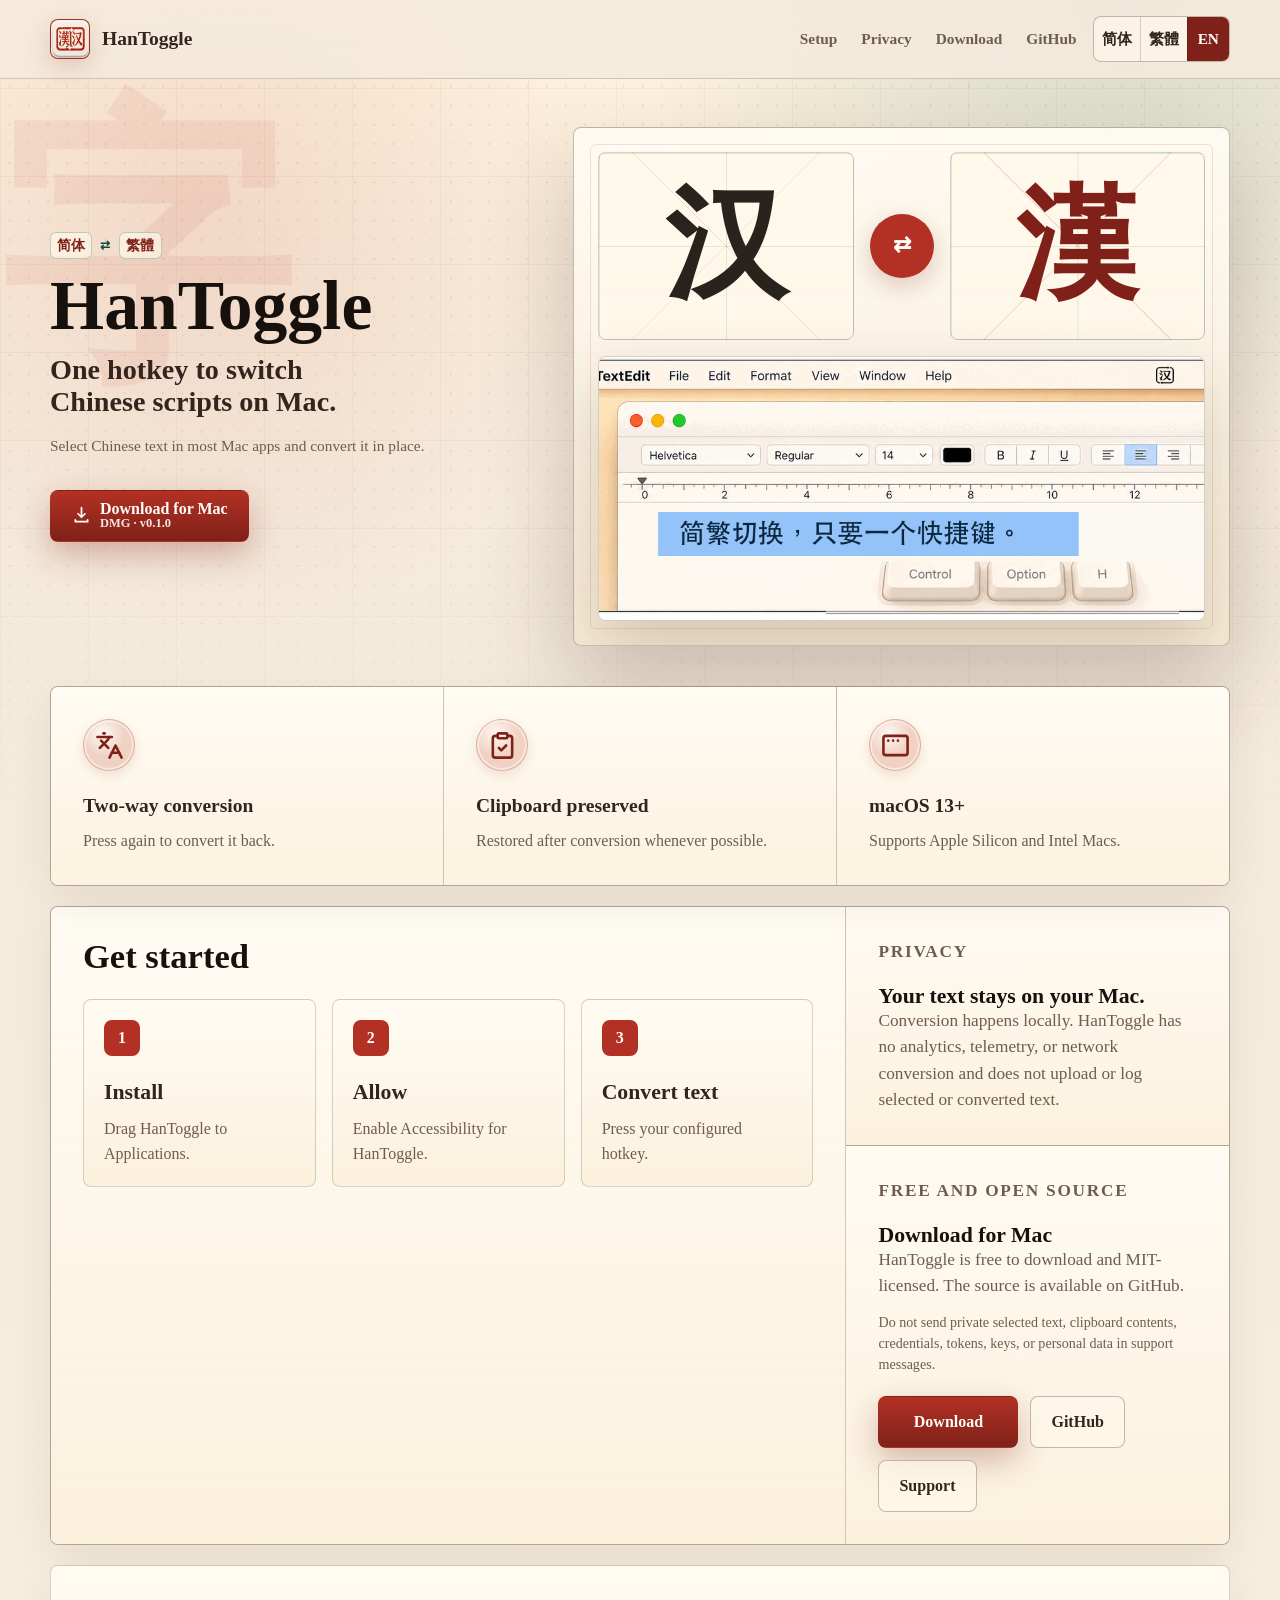
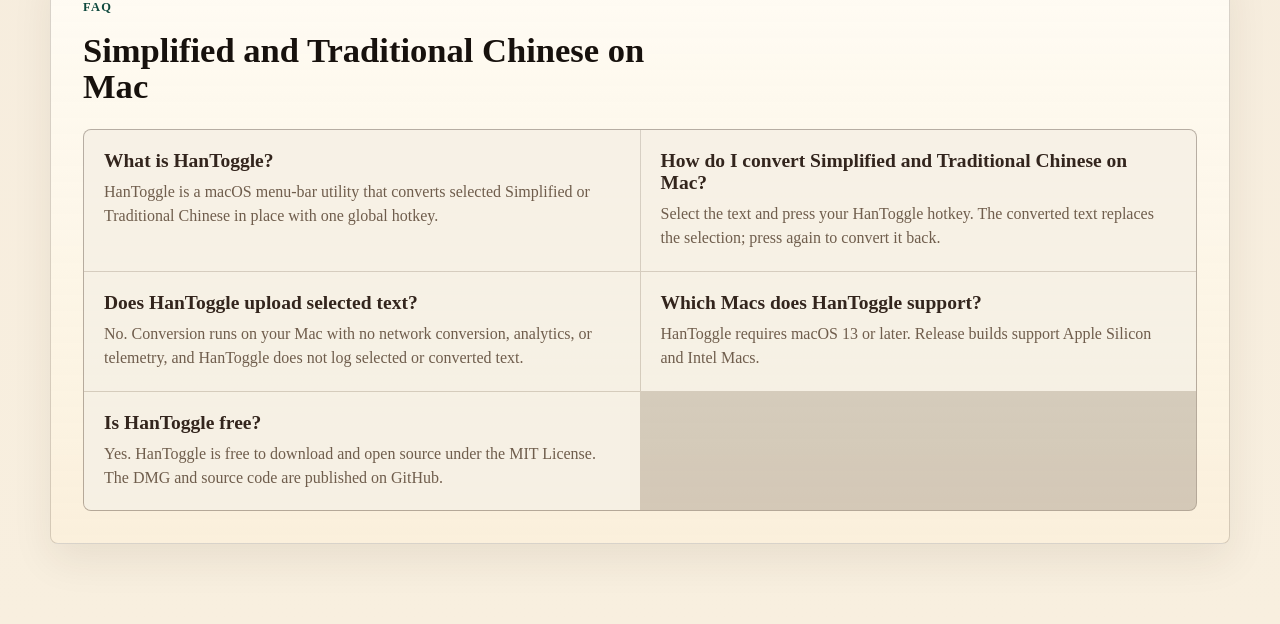
==== docs/en/index.html @ a9e855a2 "Improve multilingual discovery" ====
<!doctype html>
<html lang="en">
  <head>
    <meta charset="utf-8">
    <meta name="viewport" content="width=device-width, initial-scale=1">
    <title>HanToggle – Simplified ↔ Traditional Chinese for Mac</title>
    <meta
      name="description"
      content="HanToggle is a free, open-source Mac menu-bar app that toggles selected Chinese text between Simplified and Traditional with one hotkey. Conversion stays local."
    >
    <meta name="theme-color" content="#f4eadc">
    <link rel="canonical" href="https://minorole.github.io/HanToggle/en/">
    <link rel="alternate" hreflang="zh-Hans" href="https://minorole.github.io/HanToggle/">
    <link rel="alternate" hreflang="zh-Hant" href="https://minorole.github.io/HanToggle/zh-hant/">
    <link rel="alternate" hreflang="en" href="https://minorole.github.io/HanToggle/en/">
    <link rel="alternate" hreflang="x-default" href="https://minorole.github.io/HanToggle/">
    <meta property="og:title" content="HanToggle – Simplified ↔ Traditional Chinese for Mac">
    <meta
      property="og:description"
      content="Select Chinese text in most Mac apps and convert it in place with one global hotkey. Free, open source, and local."
    >
    <meta property="og:type" content="website">
    <meta property="og:url" content="https://minorole.github.io/HanToggle/en/">
    <meta property="og:site_name" content="HanToggle">
    <meta property="og:image" content="https://minorole.github.io/HanToggle/assets/hantoggle-social.png">
    <meta property="og:image:type" content="image/png">
    <meta property="og:image:width" content="1200">
    <meta property="og:image:height" content="630">
    <meta property="og:image:alt" content="HanToggle converts Simplified and Traditional Chinese on Mac with one hotkey">
    <meta name="twitter:card" content="summary_large_image">
    <meta name="twitter:title" content="HanToggle – Simplified ↔ Traditional Chinese for Mac">
    <meta
      name="twitter:description"
      content="Select Chinese text in most Mac apps and convert it in place with one global hotkey."
    >
    <meta name="twitter:image" content="https://minorole.github.io/HanToggle/assets/hantoggle-social.png">
    <meta name="twitter:image:alt" content="HanToggle converts Simplified and Traditional Chinese on Mac with one hotkey">
    <link rel="icon" href="../assets/hantoggle-app-icon.png">
    <link rel="apple-touch-icon" href="../assets/hantoggle-app-icon.png">
    <link rel="stylesheet" href="../assets/site.css?v=20260717-discovery-1">
    <script type="application/ld+json">
      {
        "@context": "https://schema.org",
        "@type": "SoftwareApplication",
        "@id": "https://minorole.github.io/HanToggle/#softwareapplication",
        "name": "HanToggle",
        "description": "A free, open-source macOS menu-bar utility that toggles selected Chinese text between Simplified and Traditional with a global hotkey.",
        "url": "https://minorole.github.io/HanToggle/en/",
        "sameAs": "https://github.com/minorole/HanToggle",
        "applicationCategory": "UtilitiesApplication",
        "operatingSystem": "macOS 13 or later",
        "softwareVersion": "0.1.0",
        "downloadUrl": "https://github.com/minorole/HanToggle/releases/download/v0.1.0/HanToggle-0.1.0.dmg",
        "license": "https://github.com/minorole/HanToggle/blob/main/LICENSE",
        "image": "https://minorole.github.io/HanToggle/assets/hantoggle-social.png",
        "isAccessibleForFree": true,
        "featureList": [
          "Convert selected Chinese text with a configurable global hotkey",
          "Toggle between Simplified and Traditional Chinese",
          "Local conversion without analytics or telemetry",
          "Restore the previous clipboard contents after conversion whenever possible"
        ],
        "offers": {
          "@type": "Offer",
          "price": "0",
          "priceCurrency": "USD",
          "url": "https://github.com/minorole/HanToggle/releases/tag/v0.1.0"
        }
      }
    </script>
  </head>
  <body>
    <a class="skip-link" href="#main">Skip to content</a>

    <header class="site-header" aria-label="Primary navigation">
      <a class="brand" href="./#top" aria-label="HanToggle home">
        <img src="../assets/hantoggle-app-icon.png" alt="" width="40" height="40">
        <span>HanToggle</span>
      </a>
      <nav class="nav-links" aria-label="Site links">
        <a href="#setup">Setup</a>
        <a href="#privacy">Privacy</a>
        <a href="https://github.com/minorole/HanToggle/releases/download/v0.1.0/HanToggle-0.1.0.dmg">Download</a>
        <a href="https://github.com/minorole/HanToggle">GitHub</a>
        <span class="language-links" role="group" aria-label="Language">
          <a href="../" hreflang="zh-Hans" lang="zh-Hans">简体</a>
          <a href="../zh-hant/" hreflang="zh-Hant" lang="zh-Hant">繁體</a>
          <span class="language-current" aria-current="page">EN</span>
        </span>
      </nav>
    </header>

    <main id="main">
      <section class="hero" id="top" aria-labelledby="hero-title">
        <div class="hero-copy">
          <p class="eyebrow">
            <span lang="zh-Hans">简体</span>
            <span aria-hidden="true">⇄</span>
            <span lang="zh-Hant">繁體</span>
          </p>
          <h1 id="hero-title">HanToggle</h1>
          <p class="lede">One hotkey to switch Chinese scripts on Mac.</p>
          <p class="hero-text">Select Chinese text in most Mac apps and convert it in place.</p>
          <div class="actions" role="group" aria-label="Primary actions">
            <a
              class="button button-primary"
              href="https://github.com/minorole/HanToggle/releases/download/v0.1.0/HanToggle-0.1.0.dmg"
              aria-label="Download HanToggle 0.1.0 DMG for Mac"
            >
              <span class="button-icon" aria-hidden="true">
                <svg viewBox="0 0 24 24" focusable="false">
                  <path d="M12 3v11m0 0 4-4m-4 4-4-4M5 17v2h14v-2"></path>
                </svg>
              </span>
              <span class="button-copy">
                <span class="button-label">Download for Mac</span>
                <span class="button-note">DMG · v0.1.0</span>
              </span>
            </a>
          </div>
        </div>

        <div class="workflow-stage" role="group" aria-label="HanToggle workflow preview">
          <div class="specimen-band" aria-hidden="true">
            <div class="glyph-card">
              <span lang="zh-Hans">汉</span>
            </div>
            <div class="specimen-switch">⇄</div>
            <div class="glyph-card traditional">
              <span lang="zh-Hant">漢</span>
            </div>
          </div>

          <figure class="workflow-demo">
            <img
              src="../assets/hantoggle-workflow.gif"
              alt="HanToggle preview showing selected Chinese text toggled with Control Option H."
              width="960"
              height="418"
            >
          </figure>
        </div>
      </section>

      <section class="details-section" aria-label="HanToggle essentials">
        <div class="proof-strip" role="group" aria-label="Key benefits">
          <article>
            <span class="proof-icon" aria-hidden="true">
              <svg viewBox="0 0 24 24" focusable="false">
                <path d="m5 8 6 6"></path>
                <path d="m4 14 6-6 2-3"></path>
                <path d="M2 5h12"></path>
                <path d="M7 2h1"></path>
                <path d="m22 22-5-10-5 10"></path>
                <path d="M14 18h6"></path>
              </svg>
            </span>
            <h2>Two-way conversion</h2>
            <p>Press again to convert it back.</p>
          </article>
          <article>
            <span class="proof-icon" aria-hidden="true">
              <svg viewBox="0 0 24 24" focusable="false">
                <rect width="8" height="4" x="8" y="2" rx="1" ry="1"></rect>
                <path d="M16 4h2a2 2 0 0 1 2 2v14a2 2 0 0 1-2 2H6a2 2 0 0 1-2-2V6a2 2 0 0 1 2-2h2"></path>
                <path d="m9 14 2 2 4-4"></path>
              </svg>
            </span>
            <h2>Clipboard preserved</h2>
            <p>Restored after conversion whenever possible.</p>
          </article>
          <article>
            <span class="proof-icon" aria-hidden="true">
              <svg viewBox="0 0 24 24" focusable="false">
                <rect width="20" height="16" x="2" y="4" rx="2"></rect>
                <path d="M6 8h.01"></path>
                <path d="M10 8h.01"></path>
                <path d="M14 8h.01"></path>
              </svg>
            </span>
            <h2>macOS 13+</h2>
            <p>Supports Apple Silicon and Intel Macs.</p>
          </article>
        </div>

        <div class="details-grid">
          <section class="setup-section" id="setup" aria-labelledby="setup-title">
            <div class="section-heading">
              <h2 id="setup-title">Get started</h2>
            </div>
            <div class="setup-steps">
              <article>
                <span class="step-number">1</span>
                <h3>Install</h3>
                <p>Drag HanToggle to Applications.</p>
              </article>
              <article>
                <span class="step-number">2</span>
                <h3>Allow</h3>
                <p>Enable Accessibility for HanToggle.</p>
              </article>
              <article>
                <span class="step-number">3</span>
                <h3>Convert text</h3>
                <p>Press your configured hotkey.</p>
              </article>
            </div>
          </section>

          <div class="details-stack">
            <section class="privacy-section" id="privacy" aria-labelledby="privacy-title">
              <div>
                <p class="eyebrow">Privacy</p>
                <h2 id="privacy-title">Your text stays on your Mac.</h2>
              </div>
              <p>Conversion happens locally. HanToggle has no analytics, telemetry, or network conversion and does not upload or log selected or converted text.</p>
            </section>

            <section class="download-section" aria-labelledby="download-title">
              <div>
                <p class="eyebrow">Free and open source</p>
                <h2 id="download-title">Download for Mac</h2>
                <p>HanToggle is free to download and MIT-licensed. The source is available on GitHub.</p>
                <p class="support-note">Do not send private selected text, clipboard contents, credentials, tokens, keys, or personal data in support messages.</p>
              </div>
              <div class="download-actions">
                <a
                  class="button button-primary"
                  href="https://github.com/minorole/HanToggle/releases/download/v0.1.0/HanToggle-0.1.0.dmg"
                >Download</a>
                <a class="button button-secondary" href="https://github.com/minorole/HanToggle">GitHub</a>
                <a class="button button-secondary" href="mailto:hi@minor-role.com">Support</a>
              </div>
            </section>
          </div>
        </div>

        <section class="faq-section" id="faq" aria-labelledby="faq-title">
          <div class="section-heading">
            <p class="eyebrow">FAQ</p>
            <h2 id="faq-title">Simplified and Traditional Chinese on Mac</h2>
          </div>
          <div class="faq-list">
            <article>
              <h3>What is HanToggle?</h3>
              <p>HanToggle is a macOS menu-bar utility that converts selected Simplified or Traditional Chinese in place with one global hotkey.</p>
            </article>
            <article>
              <h3>How do I convert Simplified and Traditional Chinese on Mac?</h3>
              <p>Select the text and press your HanToggle hotkey. The converted text replaces the selection; press again to convert it back.</p>
            </article>
            <article>
              <h3>Does HanToggle upload selected text?</h3>
              <p>No. Conversion runs on your Mac with no network conversion, analytics, or telemetry, and HanToggle does not log selected or converted text.</p>
            </article>
            <article>
              <h3>Which Macs does HanToggle support?</h3>
              <p>HanToggle requires macOS 13 or later. Release builds support Apple Silicon and Intel Macs.</p>
            </article>
            <article>
              <h3>Is HanToggle free?</h3>
              <p>Yes. HanToggle is free to download and open source under the MIT License. The DMG and source code are published on GitHub.</p>
            </article>
          </div>
        </section>
      </section>
    </main>
  </body>
</html>
---- docs/assets/site.css ----
:root {
  color-scheme: light;

  --page: #f4eadc;
  --paper: #fff8ea;
  --paper-soft: #f9efd8;
  --ink: #17110d;
  --ink-soft: #33251d;
  --muted: #6f5d4c;
  --line: rgba(39, 26, 16, 0.18);
  --line-strong: rgba(39, 26, 16, 0.28);
  --jade-deep: #0f493e;
  --cinnabar: #b33124;
  --cinnabar-deep: #7f2119;
  --cinnabar-soft: #f0d2c5;
  --white-ink: #fffdf7;
  --shadow: 0 1.75rem 4rem rgba(55, 35, 19, 0.18);
  --shadow-strong: 0 2.5rem 5.75rem rgba(55, 35, 19, 0.24);

  --font-site: "Songti SC", "STSong", "Noto Serif CJK SC", serif;

  --text-2xs: 0.72rem;
  --text-xs: 0.78rem;
  --text-sm: 0.88rem;
  --text-md: 0.96rem;
  --text-base: 1rem;
  --text-lg: 1.08rem;
  --text-xl: 1.22rem;
  --text-2xl: 1.36rem;
  --text-section: clamp(1.95rem, 3.3vw, 3.1rem);
  --text-lede: clamp(1.34rem, 2.45vw, 2.05rem);
  --text-display: clamp(4rem, 8.4vw, 6.85rem);
  --text-specimen: clamp(7rem, 13vw, 12.2rem);

  --leading-solid: 0.9;
  --leading-tight: 1.04;
  --leading-snug: 1.14;
  --leading-copy: 1.52;

  --space-0: 0;
  --space-1: 0.25rem;
  --space-2: 0.5rem;
  --space-3: 0.75rem;
  --space-4: 1rem;
  --space-5: 1.25rem;
  --space-6: 1.5rem;
  --space-7: 2rem;
  --space-8: 2.5rem;
  --space-9: 3rem;
  --space-10: 3.5rem;
  --space-11: 4rem;
  --space-12: 5rem;

  --max: 1180px;
  --gutter: var(--space-6);
  --section-y: var(--space-12);
  --card-padding: var(--space-7);
  --panel-padding: var(--space-7);
  --control-height: 3.25rem;
  --radius: 0.5rem;
}

html:lang(zh-Hant) {
  --font-site: "Songti TC", "Noto Serif CJK TC", serif;
}

* {
  box-sizing: border-box;
}

html {
  scroll-behavior: smooth;
}

body {
  min-width: 0;
  margin: var(--space-0);
  background:
    radial-gradient(circle at 16% 10%, rgba(179, 49, 36, 0.13), transparent 26rem),
    radial-gradient(circle at 88% 0%, rgba(23, 104, 88, 0.16), transparent 30rem),
    linear-gradient(180deg, #fff3df 0%, var(--page) 38rem, #f8efdf 100%);
  color: var(--ink);
  font-family: var(--font-site);
  line-height: var(--leading-copy);
  letter-spacing: 0;
}

body::before {
  position: fixed;
  inset: var(--space-0);
  z-index: -2;
  pointer-events: none;
  content: "";
  background-image:
    linear-gradient(rgba(91, 55, 26, 0.055) 1px, transparent 1px),
    linear-gradient(90deg, rgba(91, 55, 26, 0.05) 1px, transparent 1px),
    radial-gradient(circle, rgba(69, 42, 22, 0.1) 0 0.8px, transparent 1px);
  background-position: 0 0, 0 0, 0 0;
  background-size: 5.5rem 5.5rem, 5.5rem 5.5rem, 1.2rem 1.2rem;
  mask-image: linear-gradient(180deg, black, rgba(0, 0, 0, 0.72) 36rem, transparent 100%);
}

body::after {
  position: fixed;
  inset: var(--space-0);
  z-index: -1;
  pointer-events: none;
  content: "";
  background:
    repeating-linear-gradient(
      115deg,
      rgba(255, 255, 255, 0.12) 0,
      rgba(255, 255, 255, 0.12) 1px,
      transparent 1px,
      transparent 9px
    );
  opacity: 0.58;
}

img,
svg {
  display: block;
}

a {
  color: inherit;
  text-decoration: none;
}

a:hover {
  color: var(--cinnabar);
}

a:focus-visible {
  outline: 0.1875rem solid var(--cinnabar);
  outline-offset: 0.125rem;
}

h1,
h2,
h3,
p {
  margin-top: var(--space-0);
}

.skip-link {
  position: absolute;
  top: var(--space-3);
  left: var(--space-3);
  z-index: 20;
  transform: translateY(-160%);
  padding: var(--space-2) var(--space-3);
  border-radius: var(--radius);
  background: var(--ink);
  color: var(--white-ink);
  font-weight: 700;
}

.skip-link:focus {
  transform: translateY(0);
}

.hero,
.details-section {
  width: min(var(--max), calc(100% - (var(--gutter) * 2)));
  margin: var(--space-0) auto;
}

.site-header {
  position: sticky;
  top: var(--space-0);
  z-index: 10;
  display: flex;
  align-items: center;
  justify-content: space-between;
  width: 100%;
  margin: var(--space-0);
  padding-block: var(--space-4);
  padding-inline: max(var(--gutter), calc((100% - var(--max)) / 2));
  background: rgba(244, 234, 220, 0.86);
  border-bottom: 1px solid var(--line);
  backdrop-filter: blur(18px);
}

.brand,
.nav-links,
.actions,
.download-actions {
  display: flex;
  align-items: center;
}

.brand {
  gap: var(--space-3);
  min-height: 2.75rem;
  color: var(--ink-soft);
  font-size: var(--text-xl);
  font-weight: 800;
}

.brand img {
  width: var(--space-8);
  height: var(--space-8);
  border: 1px solid rgba(127, 33, 25, 0.25);
  border-radius: var(--radius);
  background: var(--cinnabar);
  box-shadow: 0 var(--space-2) var(--space-6) rgba(127, 33, 25, 0.18);
}

.nav-links {
  flex-wrap: wrap;
  gap: var(--space-2);
  color: var(--muted);
  font-size: var(--text-md);
  font-weight: 700;
  white-space: nowrap;
}

.nav-links a {
  display: inline-flex;
  align-items: center;
  min-height: 2.75rem;
  padding: var(--space-0) var(--space-2);
  border-radius: var(--radius);
}

.nav-links a:hover {
  background: rgba(255, 248, 234, 0.72);
}

.language-links {
  display: inline-flex;
  align-items: stretch;
  min-height: 2.75rem;
  overflow: hidden;
  border: 1px solid var(--line-strong);
  border-radius: var(--radius);
  background: rgba(255, 248, 234, 0.72);
  color: var(--ink-soft);
  font-weight: 800;
}

.nav-links .language-links a,
.language-current {
  display: grid;
  place-items: center;
  min-width: 2.65rem;
  min-height: 2.75rem;
  padding: var(--space-0) var(--space-2);
  border-radius: var(--space-0);
}

.language-links > * + * {
  border-left: 1px solid var(--line);
}

.nav-links .language-links a:hover {
  background: rgba(255, 252, 245, 0.9);
}

.language-current {
  background: var(--cinnabar-deep);
  color: var(--white-ink);
}

.hero {
  position: relative;
  display: grid;
  grid-template-columns: minmax(0, 0.84fr) minmax(0, 1.16fr);
  gap: var(--space-9);
  align-items: center;
  padding: var(--space-9) var(--space-0) var(--space-8);
}

.hero::before {
  position: absolute;
  left: -0.18em;
  top: var(--space-6);
  z-index: -1;
  content: "字";
  color: rgba(179, 49, 36, 0.07);
  font-family: var(--font-site);
  font-size: clamp(11rem, 23vw, 19rem);
  font-weight: 800;
  line-height: 1;
}

.hero-copy {
  max-width: 560px;
}

.eyebrow {
  display: flex;
  flex-wrap: wrap;
  align-items: center;
  gap: var(--space-2);
  margin: var(--space-0) var(--space-0) var(--space-4);
  color: var(--jade-deep);
  font-size: var(--text-xs);
  font-weight: 750;
  letter-spacing: 0.1em;
  text-transform: uppercase;
}

.eyebrow [lang] {
  padding: 0.14rem 0.38rem;
  border: 1px solid rgba(23, 104, 88, 0.28);
  border-radius: calc(var(--radius) - 0.125rem);
  background: rgba(255, 248, 234, 0.68);
  color: var(--cinnabar-deep);
  font-family: var(--font-site);
  font-size: var(--text-sm);
  letter-spacing: 0;
}

h1 {
  max-width: 10ch;
  margin-bottom: var(--space-4);
  font-family: var(--font-site);
  font-size: var(--text-display);
  font-weight: 800;
  line-height: var(--leading-solid);
  letter-spacing: 0;
}

.lede {
  max-width: 520px;
  margin-bottom: var(--space-4);
  color: var(--ink-soft);
  font-size: var(--text-lede);
  font-weight: 700;
  line-height: var(--leading-snug);
  text-wrap: balance;
}

.hero-text {
  max-width: 490px;
  margin-bottom: var(--space-7);
  color: var(--muted);
  font-size: var(--text-md);
}

.actions {
  flex-wrap: wrap;
  gap: var(--space-3);
}

.button {
  display: inline-flex;
  align-items: center;
  justify-content: center;
  gap: var(--space-2);
  max-width: 100%;
  min-width: 0;
  min-height: var(--control-height);
  padding: var(--space-0) var(--space-5);
  border: 1px solid transparent;
  border-radius: var(--radius);
  font-weight: 750;
  line-height: var(--leading-snug);
  text-align: center;
  transition: transform 160ms ease, box-shadow 160ms ease, border-color 160ms ease, background 160ms ease;
}

.button-label {
  min-width: 0;
}

.button-copy {
  display: grid;
  min-width: 0;
  line-height: var(--leading-tight);
  text-align: left;
}

.button-note {
  color: rgba(255, 253, 247, 0.9);
  font-size: var(--text-xs);
  font-weight: 700;
}

.button:hover {
  transform: translateY(-1px);
}

.button-primary {
  background: linear-gradient(180deg, var(--cinnabar), var(--cinnabar-deep));
  color: var(--white-ink);
  box-shadow: 0 var(--space-3) var(--space-7) rgba(127, 33, 25, 0.3);
}

.button-primary:hover {
  color: var(--white-ink);
  box-shadow: 0 var(--space-4) var(--space-8) rgba(127, 33, 25, 0.36);
}

.button-secondary {
  border-color: var(--line-strong);
  background: rgba(255, 248, 234, 0.68);
  color: var(--ink-soft);
}

.button-secondary:hover {
  background: rgba(255, 252, 245, 0.88);
  color: var(--cinnabar-deep);
}

.button-icon svg {
  width: calc(var(--space-5) + 1px);
  height: calc(var(--space-5) + 1px);
  stroke: currentColor;
  stroke-width: 2;
  fill: none;
  stroke-linecap: round;
  stroke-linejoin: round;
}

.workflow-stage {
  position: relative;
  display: grid;
  gap: var(--space-4);
  align-content: start;
  padding: var(--panel-padding);
  border: 1px solid var(--line-strong);
  border-radius: var(--radius);
  background:
    linear-gradient(180deg, rgba(255, 252, 244, 0.92), rgba(247, 234, 211, 0.82)),
    linear-gradient(rgba(127, 33, 25, 0.08) 1px, transparent 1px),
    linear-gradient(90deg, rgba(23, 104, 88, 0.08) 1px, transparent 1px);
  background-size: auto, 4.75rem 4.75rem, 4.75rem 4.75rem;
  box-shadow: var(--shadow-strong);
  overflow: hidden;
}

.workflow-stage::before {
  position: absolute;
  inset: var(--space-4);
  pointer-events: none;
  content: "";
  border: 1px solid rgba(179, 49, 36, 0.15);
  border-radius: calc(var(--radius) - 0.125rem);
}

.specimen-band {
  position: relative;
  z-index: 1;
  display: grid;
  grid-template-columns: minmax(0, 1fr) auto minmax(0, 1fr);
  gap: var(--space-4);
  align-items: stretch;
}

.glyph-card {
  position: relative;
  display: grid;
  min-height: 13.75rem;
  padding: var(--space-4);
  border: 1px solid rgba(39, 26, 16, 0.18);
  border-radius: var(--radius);
  background:
    linear-gradient(45deg, transparent calc(50% - 0.5px), rgba(179, 49, 36, 0.14) calc(50% - 0.5px), rgba(179, 49, 36, 0.14) calc(50% + 0.5px), transparent calc(50% + 0.5px)),
    linear-gradient(-45deg, transparent calc(50% - 0.5px), rgba(179, 49, 36, 0.1) calc(50% - 0.5px), rgba(179, 49, 36, 0.1) calc(50% + 0.5px), transparent calc(50% + 0.5px)),
    linear-gradient(rgba(23, 104, 88, 0.13) 1px, transparent 1px),
    linear-gradient(90deg, rgba(23, 104, 88, 0.13) 1px, transparent 1px),
    rgba(255, 248, 234, 0.7);
  background-size: auto, auto, 50% 50%, 50% 50%, auto;
  overflow: hidden;
}

.glyph-card span {
  place-self: center;
  color: rgba(23, 17, 13, 0.92);
  font-family: var(--font-site);
  font-size: var(--text-specimen);
  font-weight: 800;
  line-height: 0.82;
}

.glyph-card.traditional span {
  color: var(--cinnabar-deep);
}

.specimen-switch {
  align-self: center;
  display: grid;
  place-items: center;
  width: var(--space-11);
  height: var(--space-11);
  border: 1px solid rgba(179, 49, 36, 0.28);
  border-radius: 50%;
  background: var(--cinnabar);
  color: var(--white-ink);
  font-size: var(--text-2xl);
  font-weight: 800;
  box-shadow: 0 var(--space-2) var(--space-6) rgba(127, 33, 25, 0.22);
}

.workflow-demo {
  position: relative;
  z-index: 2;
  margin: var(--space-0);
  overflow: hidden;
  border: 1px solid rgba(39, 26, 16, 0.2);
  border-radius: var(--radius);
  background: rgba(255, 252, 245, 0.94);
  box-shadow: var(--shadow);
}

.workflow-demo picture,
.workflow-demo img {
  display: block;
  width: 100%;
}

.workflow-demo img {
  height: auto;
}

.details-section {
  display: grid;
  gap: var(--space-5);
  padding-bottom: var(--section-y);
}

.proof-strip {
  display: grid;
  grid-template-columns: repeat(3, minmax(0, 1fr));
  gap: 1px;
  overflow: hidden;
  border: 1px solid var(--line);
  border-radius: var(--radius);
  background: var(--line);
  box-shadow: 0 var(--space-4) var(--space-8) rgba(55, 35, 19, 0.08);
}

.details-grid {
  display: grid;
  grid-template-columns: minmax(0, 1.35fr) minmax(280px, 0.65fr);
  gap: 1px;
  overflow: hidden;
  border: 1px solid var(--line);
  border-radius: var(--radius);
  background: var(--line);
  box-shadow: 0 var(--space-4) var(--space-8) rgba(55, 35, 19, 0.08);
}

.proof-strip article {
  padding: var(--card-padding);
  background:
    linear-gradient(180deg, rgba(255, 253, 247, 0.76), rgba(250, 239, 217, 0.68)),
    var(--paper);
}

.proof-icon {
  display: grid;
  place-items: center;
  width: var(--control-height);
  height: var(--control-height);
  margin-bottom: var(--space-5);
  border: 1px solid rgba(179, 49, 36, 0.24);
  border-radius: 50%;
  background:
    radial-gradient(circle at 38% 28%, rgba(255, 253, 247, 0.92), transparent 1.35rem),
    var(--cinnabar-soft);
  color: var(--cinnabar-deep);
  box-shadow:
    inset 0 0 0 0.125rem rgba(255, 253, 247, 0.48),
    0 var(--space-1) var(--space-3) rgba(127, 33, 25, 0.12);
}

.proof-icon svg {
  width: 58%;
  height: 58%;
  fill: none;
  stroke: currentColor;
  stroke-width: 2.15;
  stroke-linecap: round;
  stroke-linejoin: round;
}

.proof-strip h2 {
  margin-bottom: var(--space-2);
  color: var(--ink-soft);
  font-size: var(--text-xl);
}

.proof-strip p {
  margin-bottom: var(--space-0);
  color: var(--muted);
}

.setup-section {
  padding: var(--panel-padding);
  background:
    linear-gradient(180deg, rgba(255, 253, 247, 0.72), rgba(248, 235, 211, 0.58)),
    var(--paper);
}

.section-heading {
  max-width: 620px;
  margin: var(--space-0) var(--space-0) var(--space-6);
  text-align: left;
}

.section-heading h2,
.privacy-section h2,
.download-section h2 {
  margin-bottom: var(--space-0);
  color: var(--ink);
  font-family: var(--font-site);
  font-size: var(--text-section);
  line-height: var(--leading-tight);
  letter-spacing: 0;
}

.setup-section .section-heading h2 {
  font-size: clamp(1.65rem, 2.7vw, 2.35rem);
}

.details-stack h2 {
  font-size: var(--text-2xl);
}

.setup-steps {
  display: grid;
  grid-template-columns: repeat(3, minmax(0, 1fr));
  gap: var(--space-4);
}

.setup-steps article {
  min-height: 178px;
  padding: var(--space-5);
  border: 1px solid var(--line);
  border-radius: var(--radius);
  background:
    linear-gradient(180deg, rgba(255, 253, 247, 0.7), rgba(248, 235, 211, 0.58)),
    var(--paper);
}

.step-number {
  display: grid;
  place-items: center;
  width: 2.25rem;
  height: 2.25rem;
  margin-bottom: var(--space-5);
  border-radius: var(--radius);
  background: var(--cinnabar);
  color: var(--white-ink);
  font-family: var(--font-site);
  font-weight: 800;
}

.setup-steps h3 {
  margin-bottom: var(--space-2);
  color: var(--ink-soft);
  font-size: var(--text-2xl);
}

.setup-steps p {
  margin-bottom: var(--space-0);
  color: var(--muted);
}

.privacy-section,
.download-section {
  display: block;
  padding: var(--panel-padding);
  background:
    linear-gradient(180deg, rgba(255, 253, 247, 0.7), rgba(248, 235, 211, 0.56)),
    var(--paper);
}

.details-stack {
  display: grid;
  gap: 1px;
  background: var(--line);
}

.privacy-section p,
.download-section p {
  margin-bottom: var(--space-5);
  color: var(--muted);
  font-size: var(--text-lg);
}

.privacy-section > p {
  margin-bottom: var(--space-0);
}

.download-actions {
  justify-content: flex-start;
  flex-wrap: wrap;
  gap: var(--space-3);
}

.download-actions .button-primary {
  min-width: 8.75rem;
}

.support-note {
  margin-top: calc(var(--space-2) * -1);
  font-size: var(--text-sm) !important;
}

.faq-section {
  padding: var(--panel-padding);
  border: 1px solid var(--line);
  border-radius: var(--radius);
  background:
    linear-gradient(180deg, rgba(255, 253, 247, 0.76), rgba(248, 235, 211, 0.62)),
    var(--paper);
  box-shadow: 0 var(--space-4) var(--space-8) rgba(55, 35, 19, 0.08);
}

.faq-section .section-heading {
  margin-bottom: var(--space-6);
}

.faq-section .section-heading h2 {
  margin-bottom: var(--space-0);
  font-family: var(--font-site);
  font-size: clamp(1.65rem, 2.7vw, 2.35rem);
  line-height: var(--leading-tight);
}

.faq-list {
  display: grid;
  grid-template-columns: repeat(2, minmax(0, 1fr));
  gap: 1px;
  overflow: hidden;
  border: 1px solid var(--line);
  border-radius: var(--radius);
  background: var(--line);
}

.faq-list article {
  padding: var(--space-5);
  background: rgba(255, 250, 239, 0.8);
}

.faq-list h3 {
  margin-bottom: var(--space-2);
  color: var(--ink-soft);
  font-size: var(--text-xl);
  line-height: var(--leading-snug);
}

.faq-list p {
  margin-bottom: var(--space-0);
  color: var(--muted);
}

@media (min-width: 1120px) {
  :root {
    --text-display: clamp(4.35rem, 5.4vw, 5.15rem);
    --text-lede: clamp(1.32rem, 2.2vw, 1.9rem);
    --text-specimen: clamp(7.6rem, 9vw, 9rem);
  }

  .workflow-stage {
    padding: var(--space-6);
  }

  .glyph-card {
    min-height: 11.75rem;
  }
}

@media (min-width: 820px) and (max-width: 1119px) {
  :root {
    --gutter: var(--space-4);
    --section-y: var(--space-10);
    --card-padding: var(--space-6);
    --panel-padding: var(--space-5);
    --text-display: clamp(3.8rem, 6vw, 4.7rem);
    --text-lede: clamp(1.24rem, 2.35vw, 1.6rem);
    --text-specimen: clamp(5.4rem, 7.5vw, 6.5rem);
  }

  .hero {
    gap: var(--space-6);
    padding-top: var(--space-7);
    padding-bottom: var(--space-7);
  }

  .hero-copy {
    max-width: 430px;
  }

  .specimen-band {
    gap: var(--space-3);
  }

  .glyph-card {
    min-height: 9rem;
    padding: var(--space-3);
  }

  .specimen-switch {
    width: var(--space-10);
    height: var(--space-10);
  }
}

@media (max-width: 920px) {
  :root {
    --gutter: var(--space-4);
    --section-y: var(--space-10);
    --card-padding: var(--space-6);
  }

  .nav-links {
    gap: var(--space-3);
    font-size: var(--text-sm);
  }

  .details-grid,
  .privacy-section,
  .download-section {
    grid-template-columns: 1fr;
  }

  .proof-icon {
    width: calc(var(--space-10) - var(--space-3));
    height: calc(var(--space-10) - var(--space-3));
    margin-bottom: var(--space-4);
  }

  .setup-steps article {
    min-height: 188px;
  }

  .step-number {
    margin-bottom: var(--space-5);
  }

  .download-actions {
    justify-content: flex-start;
    padding-left: var(--space-0);
    border-left: 0;
  }
}

@media (max-width: 819px) {
  :root {
    --text-display: clamp(3.1rem, 11vw, 5rem);
    --text-specimen: clamp(5.4rem, 19vw, 8.4rem);
  }

  .hero {
    grid-template-columns: 1fr;
    gap: var(--space-7);
    padding-top: var(--space-7);
    padding-bottom: var(--space-7);
  }

  .hero-copy {
    max-width: 680px;
  }

  .workflow-stage {
    padding: var(--space-5);
  }

  .glyph-card {
    min-height: 11.25rem;
  }
}

@media (max-width: 680px) {
  :root {
    --gutter: var(--space-4);
    --section-y: var(--space-9);
    --card-padding: var(--space-5);
    --panel-padding: var(--space-3);
    --text-display: clamp(2.55rem, 11.5vw, 3.25rem);
    --text-lede: clamp(1.15rem, 5vw, 1.36rem);
    --text-specimen: clamp(4.7rem, 22vw, 6.9rem);
  }

  .site-header {
    position: static;
    flex-direction: column;
    align-items: flex-start;
    gap: var(--space-3);
  }

  .nav-links {
    width: 100%;
    justify-content: flex-start;
    gap: var(--space-1);
    font-size: var(--text-xs);
  }

  .nav-links a {
    min-height: 2.75rem;
    padding-inline: var(--space-1);
  }

  .hero {
    gap: var(--space-4);
    padding-top: var(--space-6);
    padding-bottom: var(--space-5);
  }

  .hero-copy {
    max-width: 21rem;
  }

  h1 {
    max-width: 100%;
  }

  .hero-text {
    margin-bottom: var(--space-5);
  }

  .actions .button-primary {
    width: min(100%, 21rem);
  }

  .workflow-stage {
    padding: var(--space-3);
  }

  .workflow-stage::before {
    inset: var(--space-2);
  }

  .specimen-band {
    gap: var(--space-2);
  }

  .glyph-card {
    min-height: 8.25rem;
    padding: var(--space-2);
  }

  .specimen-switch {
    width: var(--space-8);
    height: var(--space-8);
    font-size: var(--text-lg);
  }

  .proof-strip,
  .setup-steps,
  .faq-list {
    grid-template-columns: repeat(auto-fit, minmax(12.5rem, 1fr));
  }

  .proof-icon {
    margin-bottom: var(--space-3);
  }

  .setup-steps article {
    min-height: auto;
    padding: var(--space-4);
  }

  .faq-list article {
    padding: var(--space-4);
  }

  .step-number {
    margin-bottom: var(--space-4);
  }
}

@media (max-width: 520px) {
  .actions {
    gap: var(--space-2);
  }

  .hero-copy {
    max-width: 19rem;
  }

  .hero-text {
    margin-bottom: var(--space-4);
  }

  .actions .button-primary {
    width: 100%;
  }

  .button-label {
    overflow-wrap: anywhere;
  }

  .button-copy {
    text-align: center;
  }

  .download-actions .button {
    flex: 1 1 calc(50% - var(--space-2));
  }

  .download-actions .button-primary {
    flex-basis: 100%;
    width: 100%;
  }

  .workflow-stage {
    padding: var(--space-2);
  }

  .specimen-band {
    display: grid;
    grid-template-columns: minmax(0, 1fr) auto minmax(0, 1fr);
    gap: var(--space-2);
  }

  .glyph-card {
    min-height: 4.75rem;
  }

  .glyph-card span {
    font-size: clamp(3rem, 16vw, 4.35rem);
  }

  .specimen-switch {
    position: static;
    transform: none;
    width: var(--space-7);
    height: var(--space-7);
    font-size: var(--text-md);
  }
}

@media (max-width: 360px) {
  .nav-links {
    font-size: var(--text-2xs);
  }

  .hero {
    gap: var(--space-3);
    padding-top: var(--space-5);
  }

  .eyebrow {
    margin-bottom: var(--space-3);
  }

  h1,
  .lede {
    margin-bottom: var(--space-3);
  }

  .actions .button-primary {
    width: 100%;
  }

  .button {
    padding: var(--space-0) var(--space-3);
  }

  .workflow-stage {
    padding: var(--space-1);
  }

  .workflow-stage::before {
    inset: var(--space-1);
  }

  .glyph-card {
    min-height: 4.35rem;
  }

  .glyph-card span {
    font-size: clamp(2.75rem, 16vw, 3.6rem);
  }

  .specimen-switch {
    width: var(--space-7);
    height: var(--space-7);
  }
}

@media (prefers-reduced-motion: no-preference) {
  .hero-copy,
  .workflow-stage,
  .proof-strip {
    animation: rise-in 620ms ease both;
  }

  .workflow-stage {
    animation-delay: 90ms;
  }

  .proof-strip {
    animation-delay: 160ms;
  }
}

@media (prefers-reduced-motion: reduce) {
  *,
  *::before,
  *::after {
    scroll-behavior: auto !important;
    transition: none !important;
    animation: none !important;
  }
}

@keyframes rise-in {
  from {
    opacity: 0;
    transform: translateY(14px);
  }

  to {
    opacity: 1;
    transform: translateY(0);
  }
}
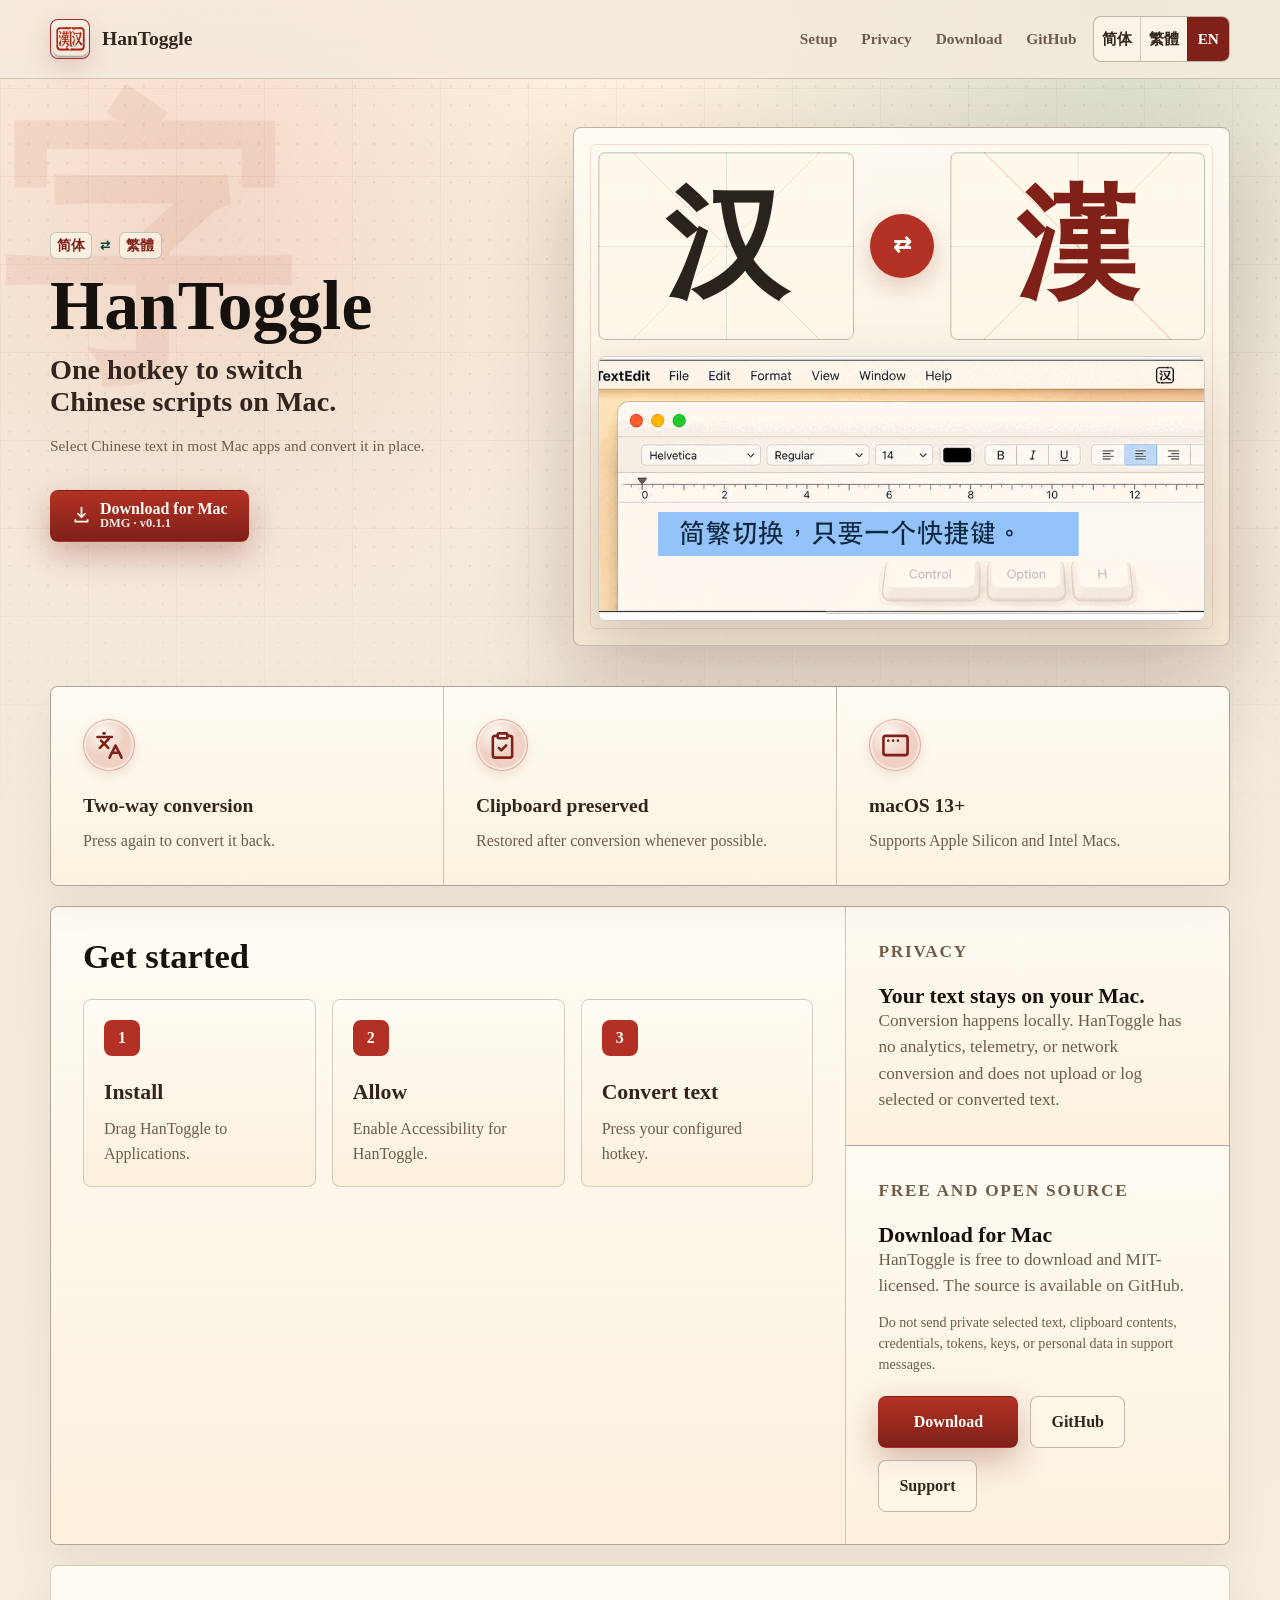
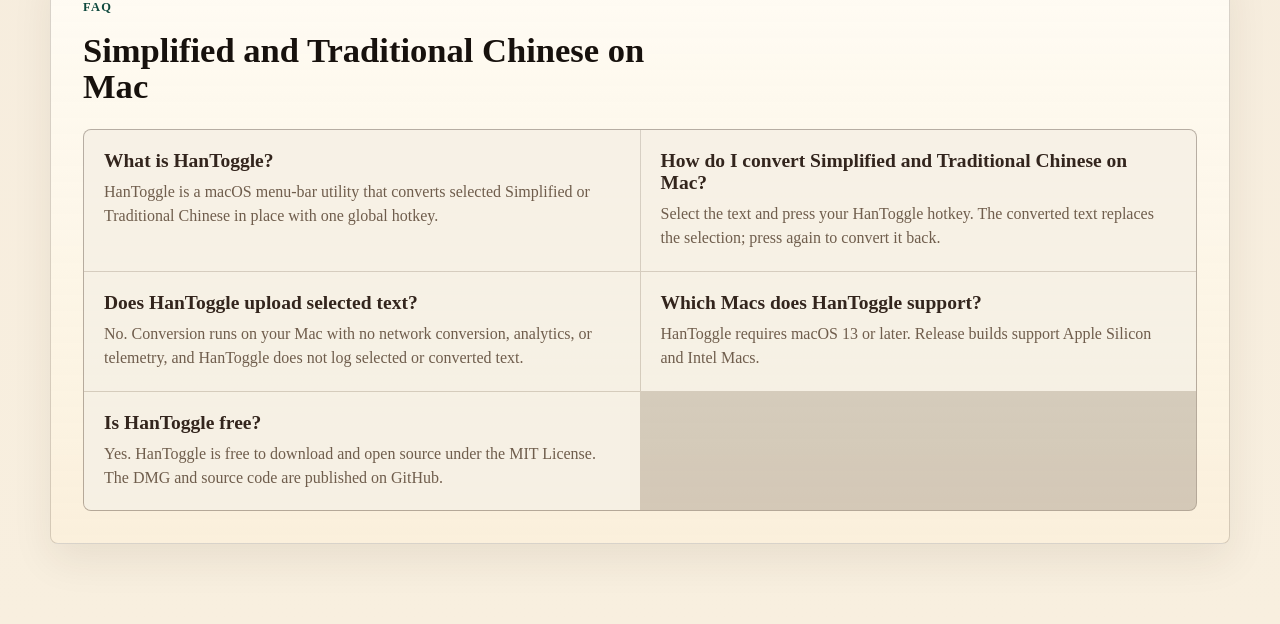
==== commit 46f842d1: "Privacy-harden public release" ====
--- a/docs/en/index.html
+++ b/docs/en/index.html
@@ -49,8 +49,8 @@
         "sameAs": "https://github.com/minorole/HanToggle",
         "applicationCategory": "UtilitiesApplication",
         "operatingSystem": "macOS 13 or later",
-        "softwareVersion": "0.1.0",
-        "downloadUrl": "https://github.com/minorole/HanToggle/releases/download/v0.1.0/HanToggle-0.1.0.dmg",
+        "softwareVersion": "0.1.1",
+        "downloadUrl": "https://github.com/minorole/HanToggle/releases/download/v0.1.1/HanToggle-0.1.1.dmg",
         "license": "https://github.com/minorole/HanToggle/blob/main/LICENSE",
         "image": "https://minorole.github.io/HanToggle/assets/hantoggle-social.png",
         "isAccessibleForFree": true,
@@ -64,7 +64,7 @@
           "@type": "Offer",
           "price": "0",
           "priceCurrency": "USD",
-          "url": "https://github.com/minorole/HanToggle/releases/tag/v0.1.0"
+          "url": "https://github.com/minorole/HanToggle/releases/tag/v0.1.1"
         }
       }
     </script>
@@ -80,7 +80,7 @@
       <nav class="nav-links" aria-label="Site links">
         <a href="#setup">Setup</a>
         <a href="#privacy">Privacy</a>
-        <a href="https://github.com/minorole/HanToggle/releases/download/v0.1.0/HanToggle-0.1.0.dmg">Download</a>
+        <a href="https://github.com/minorole/HanToggle/releases/download/v0.1.1/HanToggle-0.1.1.dmg">Download</a>
         <a href="https://github.com/minorole/HanToggle">GitHub</a>
         <span class="language-links" role="group" aria-label="Language">
           <a href="../" hreflang="zh-Hans" lang="zh-Hans">简体</a>
@@ -104,8 +104,8 @@
           <div class="actions" role="group" aria-label="Primary actions">
             <a
               class="button button-primary"
-              href="https://github.com/minorole/HanToggle/releases/download/v0.1.0/HanToggle-0.1.0.dmg"
-              aria-label="Download HanToggle 0.1.0 DMG for Mac"
+              href="https://github.com/minorole/HanToggle/releases/download/v0.1.1/HanToggle-0.1.1.dmg"
+              aria-label="Download HanToggle 0.1.1 DMG for Mac"
             >
               <span class="button-icon" aria-hidden="true">
                 <svg viewBox="0 0 24 24" focusable="false">
@@ -114,7 +114,7 @@
               </span>
               <span class="button-copy">
                 <span class="button-label">Download for Mac</span>
-                <span class="button-note">DMG · v0.1.0</span>
+                <span class="button-note">DMG · v0.1.1</span>
               </span>
             </a>
           </div>
@@ -226,7 +226,7 @@
               <div class="download-actions">
                 <a
                   class="button button-primary"
-                  href="https://github.com/minorole/HanToggle/releases/download/v0.1.0/HanToggle-0.1.0.dmg"
+                  href="https://github.com/minorole/HanToggle/releases/download/v0.1.1/HanToggle-0.1.1.dmg"
                 >Download</a>
                 <a class="button button-secondary" href="https://github.com/minorole/HanToggle">GitHub</a>
                 <a class="button button-secondary" href="mailto:hi@minor-role.com">Support</a>
